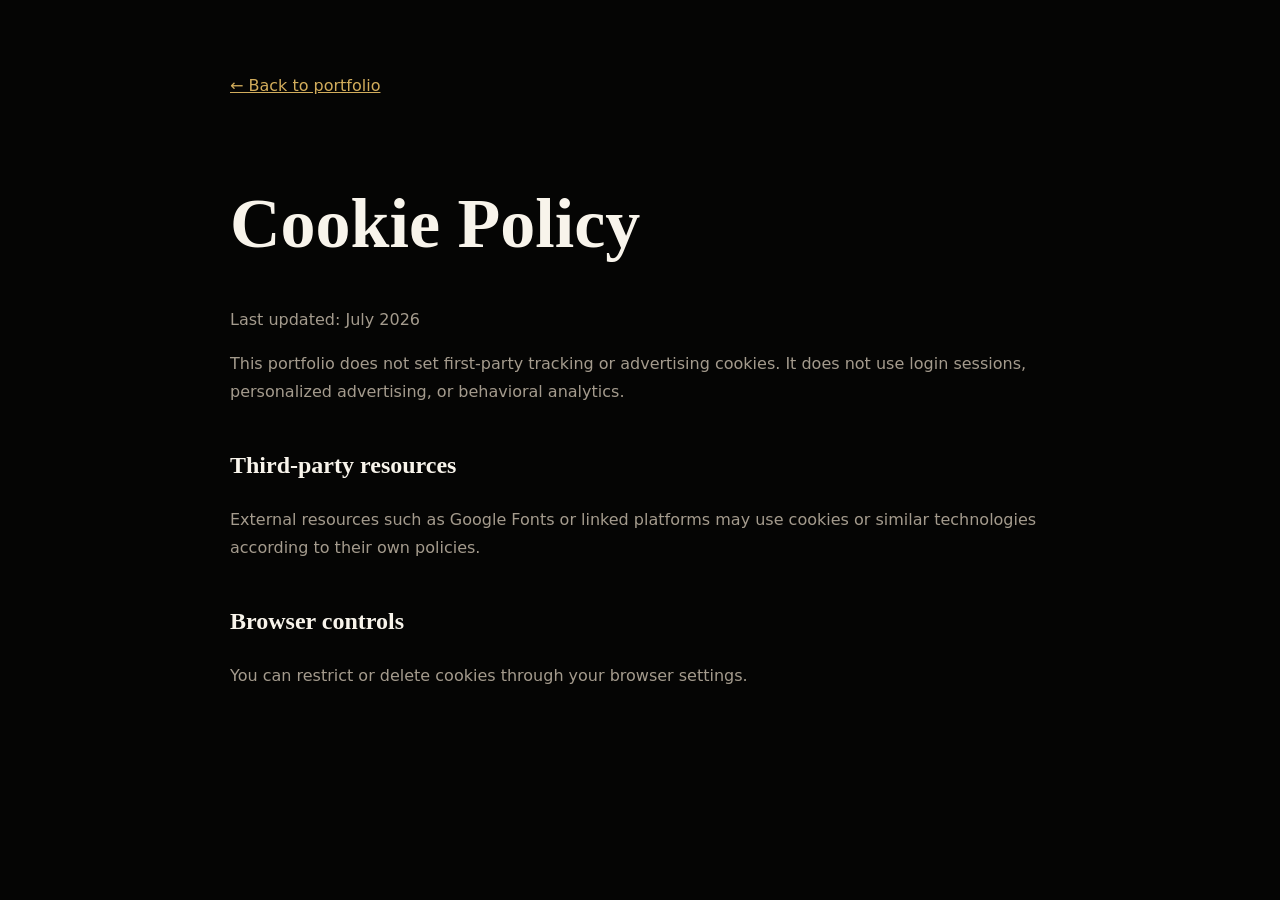
==== cookies.html @ 01fb7e05 "Deploy portfolio website" ====
<!doctype html><html lang="en"><head><meta charset="utf-8"><meta name="viewport" content="width=device-width,initial-scale=1"><title>Cookie Policy — Shaik Riyan Shareef</title>
  <style>
    :root{--bg:#050504;--text:#f8f4eb;--muted:#a49b8d;--gold:#d2ad5c;--line:rgba(231,196,124,.2)}
    *{box-sizing:border-box} body{margin:0;background:var(--bg);color:var(--text);font-family:system-ui,sans-serif;line-height:1.75}
    main{width:min(820px,calc(100% - 32px));margin:0 auto;padding:72px 0}
    a{color:var(--gold)} h1,h2{font-family:Georgia,serif} h1{font-size:clamp(42px,8vw,70px);line-height:1}
    h2{margin-top:38px} p,li{color:var(--muted)} .back{display:inline-block;margin-bottom:42px}
  </style>
</head><body><main><a class="back" href="index.html">← Back to portfolio</a><h1>Cookie Policy</h1><p>Last updated: July 2026</p><p>This portfolio does not set first-party tracking or advertising cookies. It does not use login sessions, personalized advertising, or behavioral analytics.</p><h2>Third-party resources</h2><p>External resources such as Google Fonts or linked platforms may use cookies or similar technologies according to their own policies.</p><h2>Browser controls</h2><p>You can restrict or delete cookies through your browser settings.</p></main></body></html>
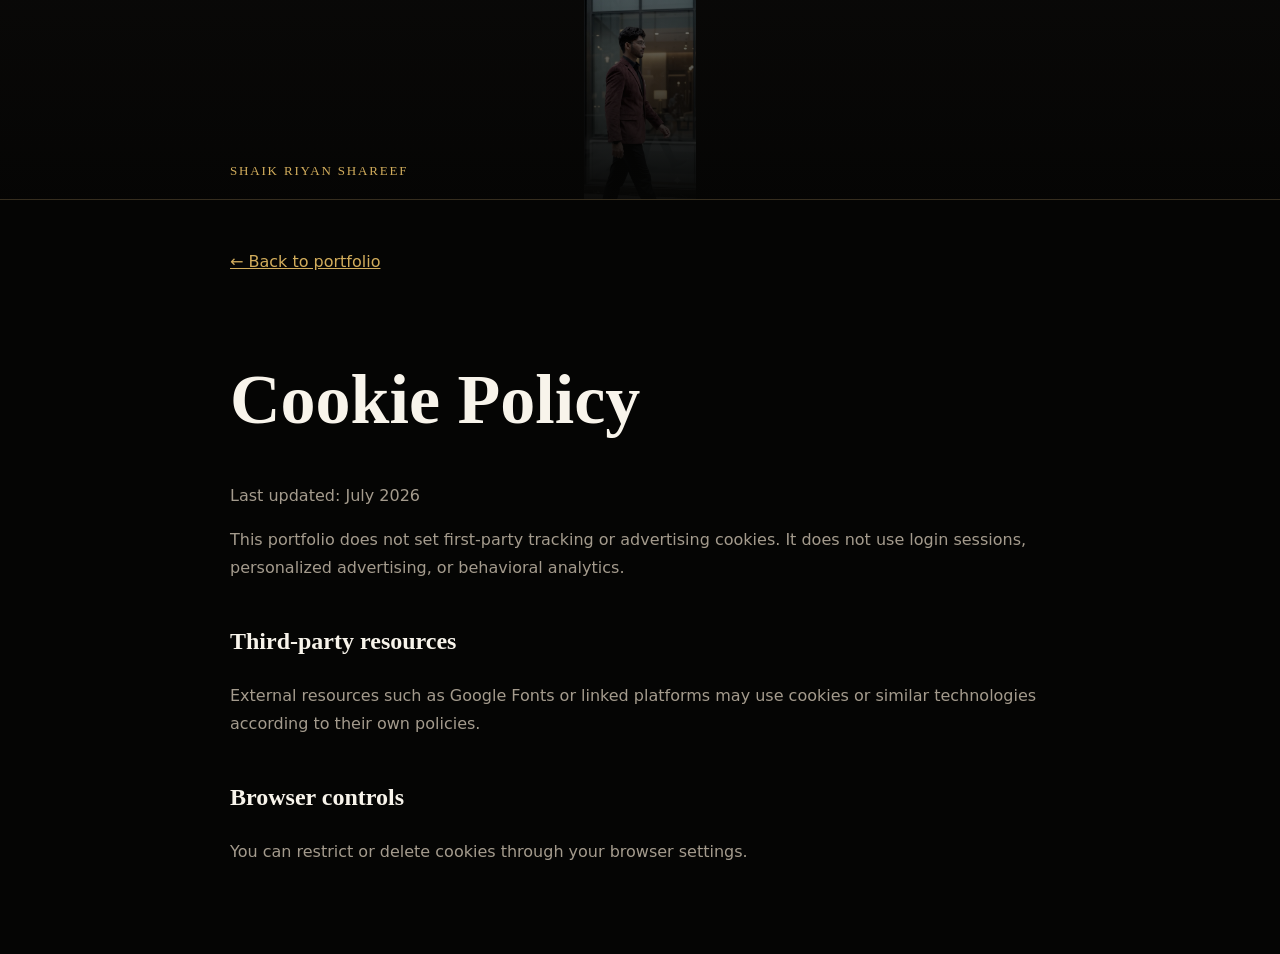
==== commit 21b7ef4a: "Replace 3D hero figure with real walking video, add site-wide video banner Swaps the abstract Three." ====
--- a/cookies.html
+++ b/cookies.html
@@ -2,8 +2,13 @@
   <style>
     :root{--bg:#050504;--text:#f8f4eb;--muted:#a49b8d;--gold:#d2ad5c;--line:rgba(231,196,124,.2)}
     *{box-sizing:border-box} body{margin:0;background:var(--bg);color:var(--text);font-family:system-ui,sans-serif;line-height:1.75}
-    main{width:min(820px,calc(100% - 32px));margin:0 auto;padding:72px 0}
+    .brand-banner{position:relative;height:200px;overflow:hidden;border-bottom:1px solid var(--line);background:#0a0908}
+    .brand-banner video{position:absolute;inset:0;width:100%;height:100%;object-fit:contain;object-position:50% 50%;filter:grayscale(.25) brightness(.62) contrast(1.08)}
+    .brand-banner-scrim{position:absolute;inset:0;background:linear-gradient(180deg,rgba(5,5,4,.2),rgba(5,5,4,.95))}
+    .brand-banner-name{position:absolute;left:50%;bottom:16px;transform:translateX(-50%);width:min(820px,calc(100% - 32px));font-family:Georgia,serif;font-size:13px;letter-spacing:.14em;text-transform:uppercase;color:var(--gold)}
+    @media (prefers-reduced-motion: reduce){.brand-banner video{display:none}}
+    main{width:min(820px,calc(100% - 32px));margin:0 auto;padding:48px 0 72px}
     a{color:var(--gold)} h1,h2{font-family:Georgia,serif} h1{font-size:clamp(42px,8vw,70px);line-height:1}
     h2{margin-top:38px} p,li{color:var(--muted)} .back{display:inline-block;margin-bottom:42px}
   </style>
-</head><body><main><a class="back" href="index.html">← Back to portfolio</a><h1>Cookie Policy</h1><p>Last updated: July 2026</p><p>This portfolio does not set first-party tracking or advertising cookies. It does not use login sessions, personalized advertising, or behavioral analytics.</p><h2>Third-party resources</h2><p>External resources such as Google Fonts or linked platforms may use cookies or similar technologies according to their own policies.</p><h2>Browser controls</h2><p>You can restrict or delete cookies through your browser settings.</p></main></body></html>+</head><body><div class="brand-banner" aria-hidden="true"><video src="assets/videos/hero-walk.mp4" poster="assets/videos/hero-walk-poster.jpg" autoplay muted loop playsinline></video><div class="brand-banner-scrim"></div><span class="brand-banner-name">Shaik Riyan Shareef</span></div><main><a class="back" href="index.html">← Back to portfolio</a><h1>Cookie Policy</h1><p>Last updated: July 2026</p><p>This portfolio does not set first-party tracking or advertising cookies. It does not use login sessions, personalized advertising, or behavioral analytics.</p><h2>Third-party resources</h2><p>External resources such as Google Fonts or linked platforms may use cookies or similar technologies according to their own policies.</p><h2>Browser controls</h2><p>You can restrict or delete cookies through your browser settings.</p></main></body></html>
